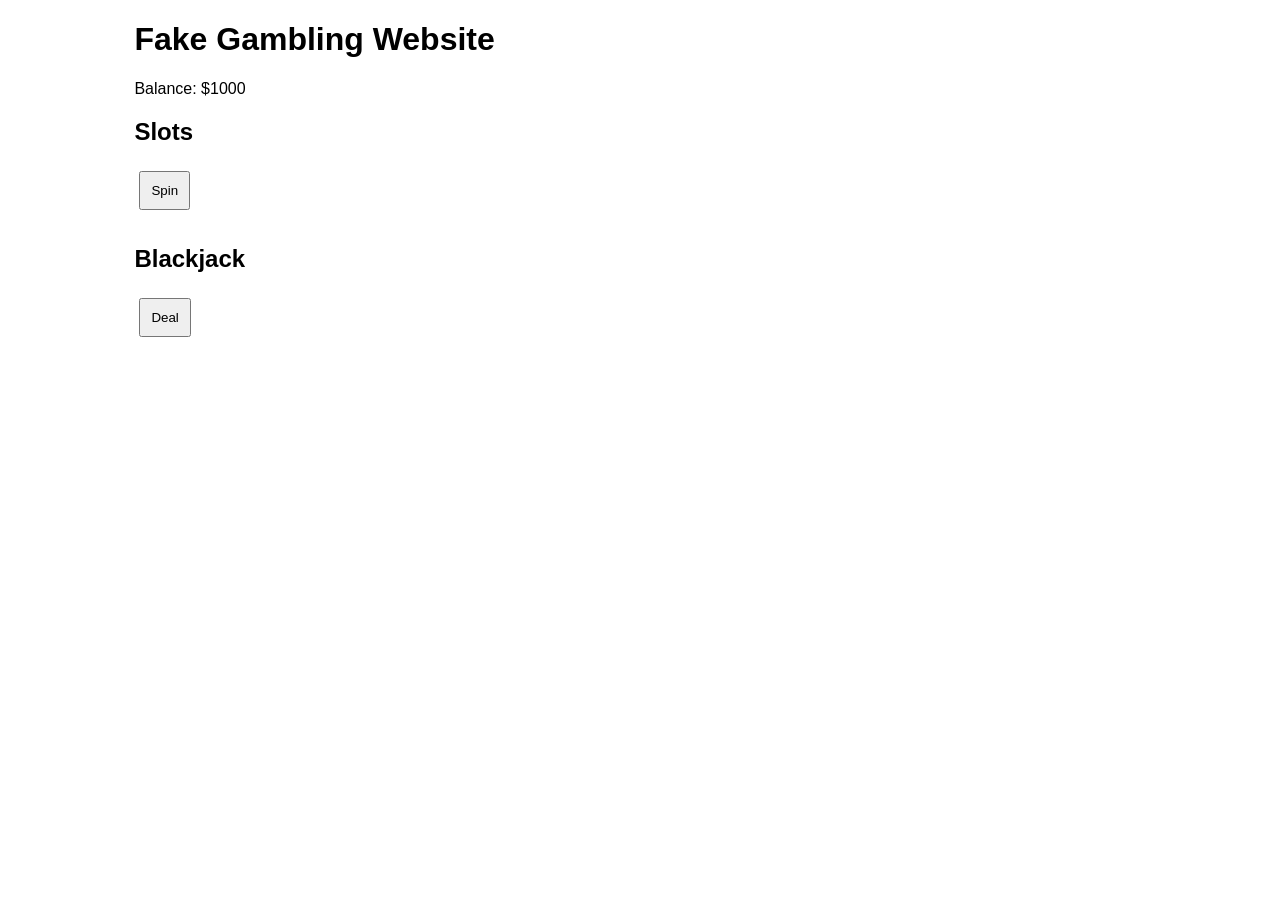
==== index.html @ 6d7d75b8 "Update index.html" ====
<!DOCTYPE html>
<html lang="en">
<head>
    <meta charset="UTF-8">
    <meta name="viewport" content="width=device-width, initial-scale=1.0">
    <title>Fake Gambling Website</title>
    <style>
        body { font-family: Arial, sans-serif; }
        .container { width: 80%; margin: auto; }
        .game { margin-bottom: 30px; }
        button { margin: 5px; padding: 10px; }
    </style>
</head>
<body>
    <div class="container">
        <h1>Fake Gambling Website</h1>
        <p id="balance">Balance: $1000</p>
        
        <div class="game" id="slots">
            <h2>Slots</h2>
            <button onclick="playSlots()">Spin</button>
            <p id="slots-result"></p>
        </div>
        
        <div class="game" id="blackjack">
            <h2>Blackjack</h2>
            <button onclick="playBlackjack()">Deal</button>
            <p id="blackjack-result"></p>
        </div>
    </div>

    <script>
        let balance = 1000;

        function updateBalance(amount) {
            balance += amount;
            document.getElementById('balance').textContent = 'Balance: $' + balance;
        }

        function playSlots() {
            const cost = 100;
            if (balance < cost) {
                document.getElementById('slots-result').textContent = 'Not enough money!';
                return;
            }
            updateBalance(-cost);
            const win = Math.random() < 0.5; // 50% chance to win
            if (win) {
                const prize = 300;
                updateBalance(prize);
                document.getElementById('slots-result').textContent = 'You won $' + prize + '!';
            } else {
                document.getElementById('slots-result').textContent = 'You lost!';
            }
        }

        function playBlackjack() {
            const cost = 200;
            if (balance < cost) {
                document.getElementById('blackjack-result').textContent = 'Not enough money!';
                return;
            }
            updateBalance(-cost);
            const win = Math.random() < 0.4; // 40% chance to win
            if (win) {
                const prize = 500;
                updateBalance(prize);
                document.getElementById('blackjack-result').textContent = 'You won $' + prize + '!';
            } else {
                document.getElementById('blackjack-result').textContent = 'You lost!';
            }
        }
    </script>
</body>
</html>
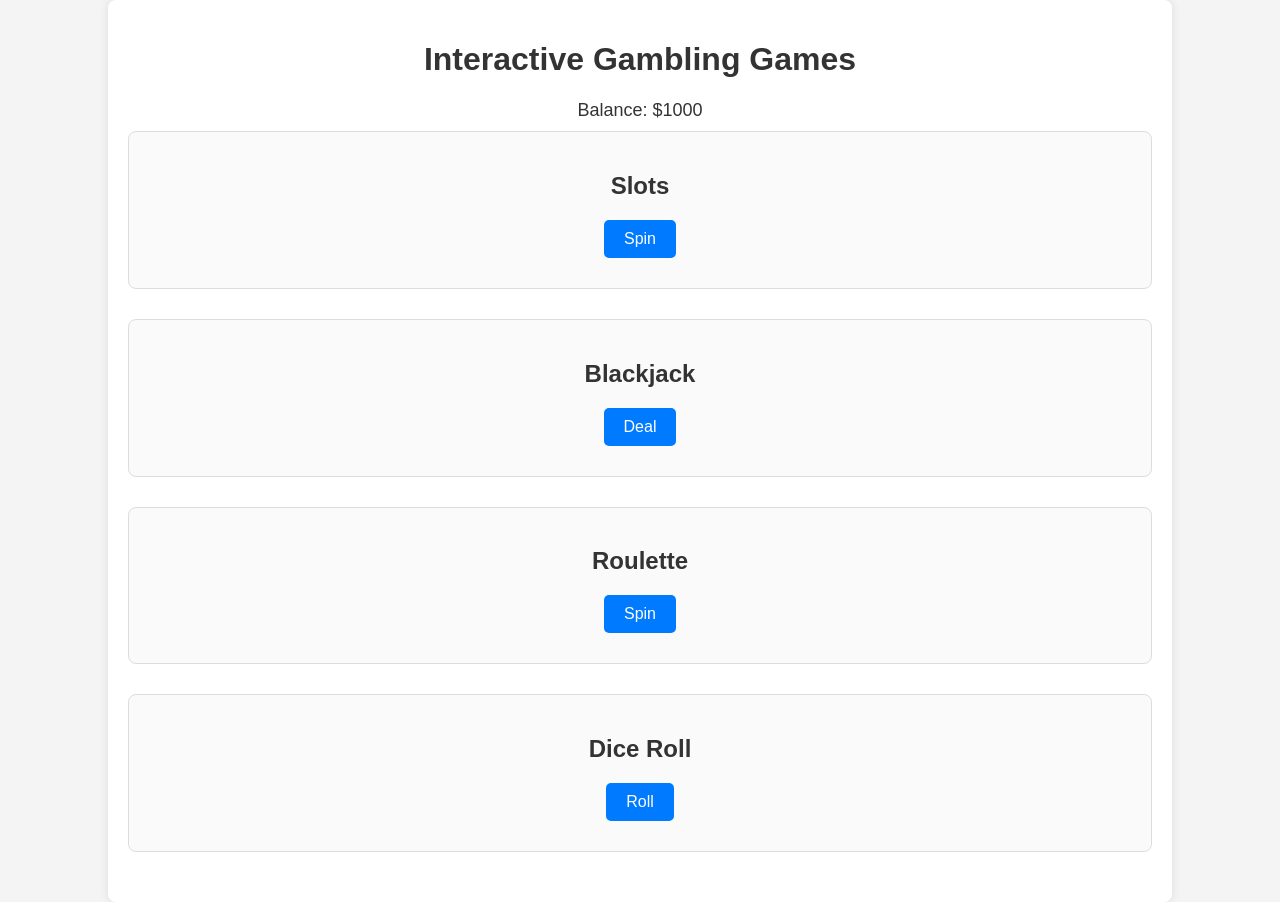
==== commit 1b04d9a9: "Update index.html" ====
--- a/index.html
+++ b/index.html
@@ -3,19 +3,58 @@
 <head>
     <meta charset="UTF-8">
     <meta name="viewport" content="width=device-width, initial-scale=1.0">
-    <title>Fake Gambling Website</title>
+    <title>Interactive Gambling Game</title>
     <style>
-        body { font-family: Arial, sans-serif; }
-        .container { width: 80%; margin: auto; }
-        .game { margin-bottom: 30px; }
-        button { margin: 5px; padding: 10px; }
+        body {
+            font-family: Arial, sans-serif;
+            background-color: #f4f4f4;
+            color: #333;
+            margin: 0;
+            padding: 0;
+            text-align: center;
+        }
+        .container {
+            width: 80%;
+            margin: auto;
+            padding: 20px;
+            background-color: #fff;
+            box-shadow: 0 0 10px rgba(0, 0, 0, 0.1);
+            border-radius: 8px;
+        }
+        .game {
+            margin-bottom: 30px;
+            padding: 20px;
+            border: 1px solid #ddd;
+            border-radius: 8px;
+            background-color: #fafafa;
+        }
+        h1 {
+            color: #333;
+        }
+        button {
+            padding: 10px 20px;
+            font-size: 16px;
+            border: none;
+            border-radius: 5px;
+            color: #fff;
+            background-color: #007bff;
+            cursor: pointer;
+            transition: background-color 0.3s;
+        }
+        button:hover {
+            background-color: #0056b3;
+        }
+        p {
+            font-size: 18px;
+            margin: 10px 0;
+        }
     </style>
 </head>
 <body>
     <div class="container">
-        <h1>Fake Gambling Website</h1>
+        <h1>Interactive Gambling Games</h1>
         <p id="balance">Balance: $1000</p>
-        
+
         <div class="game" id="slots">
             <h2>Slots</h2>
             <button onclick="playSlots()">Spin</button>
@@ -26,6 +65,18 @@
             <h2>Blackjack</h2>
             <button onclick="playBlackjack()">Deal</button>
             <p id="blackjack-result"></p>
+        </div>
+        
+        <div class="game" id="roulette">
+            <h2>Roulette</h2>
+            <button onclick="playRoulette()">Spin</button>
+            <p id="roulette-result"></p>
+        </div>
+
+        <div class="game" id="dice">
+            <h2>Dice Roll</h2>
+            <button onclick="rollDice()">Roll</button>
+            <p id="dice-result"></p>
         </div>
     </div>
 
@@ -44,7 +95,7 @@
                 return;
             }
             updateBalance(-cost);
-            const win = Math.random() < 0.5; // 50% chance to win
+            const win = Math.random() < 0.5; 
             if (win) {
                 const prize = 300;
                 updateBalance(prize);
@@ -61,7 +112,7 @@
                 return;
             }
             updateBalance(-cost);
-            const win = Math.random() < 0.4; // 40% chance to win
+            const win = Math.random() < 0.4; 
             if (win) {
                 const prize = 500;
                 updateBalance(prize);
@@ -70,6 +121,41 @@
                 document.getElementById('blackjack-result').textContent = 'You lost!';
             }
         }
+
+        function playRoulette() {
+            const cost = 150;
+            if (balance < cost) {
+                document.getElementById('roulette-result').textContent = 'Not enough money!';
+                return;
+            }
+            updateBalance(-cost);
+            const win = Math.random() < 0.3; 
+            if (win) {
+                const prize = 400;
+                updateBalance(prize);
+                document.getElementById('roulette-result').textContent = 'You won $' + prize + '!';
+            } else {
+                document.getElementById('roulette-result').textContent = 'You lost!';
+            }
+        }
+
+        function rollDice() {
+            const cost = 50;
+            if (balance < cost) {
+                document.getElementById('dice-result').textContent = 'Not enough money!';
+                return;
+            }
+            updateBalance(-cost);
+            const roll = Math.floor(Math.random() * 6) + 1;
+            const win = roll === 6; 
+            if (win) {
+                const prize = 200;
+                updateBalance(prize);
+                document.getElementById('dice-result').textContent = 'You rolled a 6 and won $' + prize + '!';
+            } else {
+                document.getElementById('dice-result').textContent = 'You rolled a ' + roll + '. You lost!';
+            }
+        }
     </script>
 </body>
 </html>
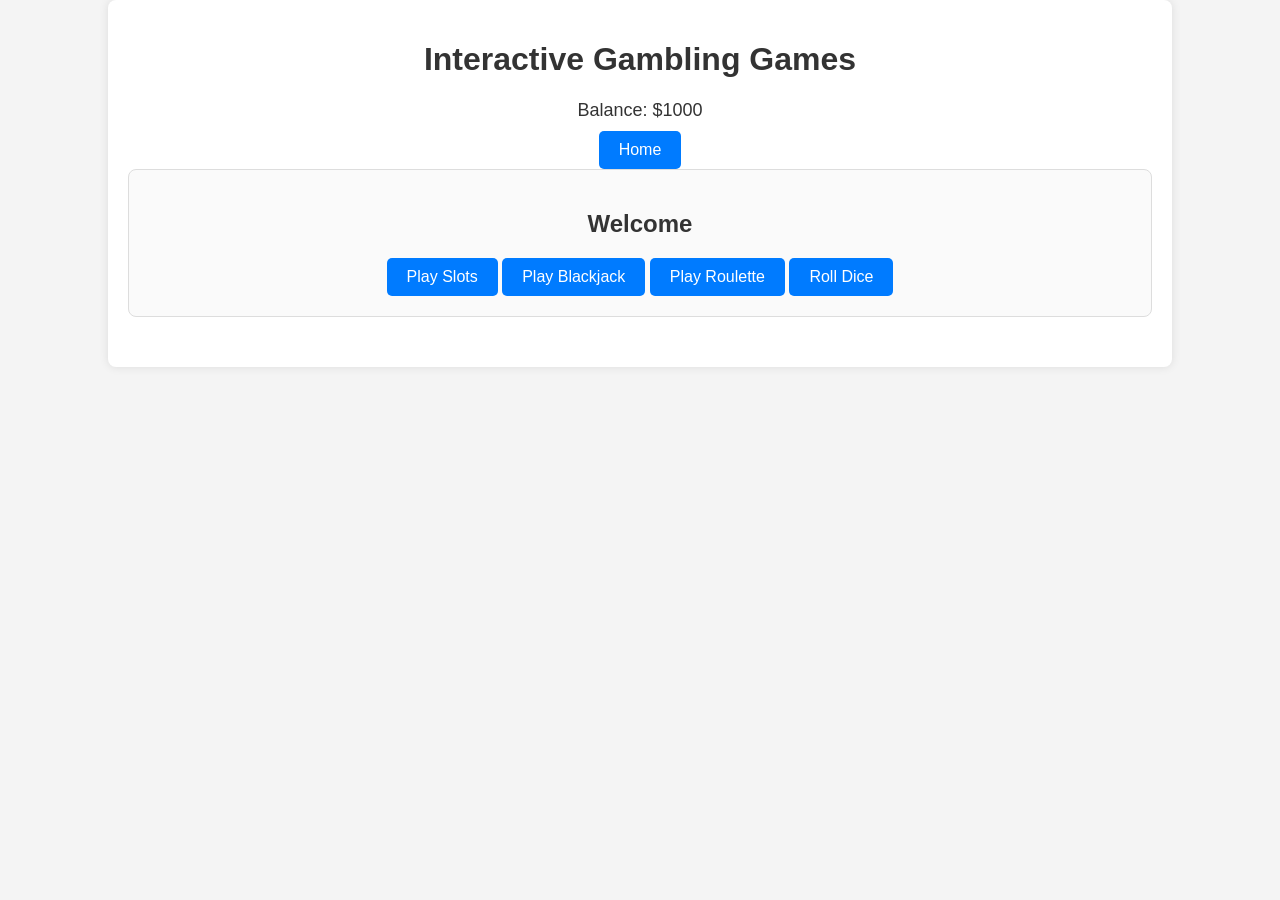
==== commit 4c04e1e2: "Update index.html" ====
--- a/index.html
+++ b/index.html
@@ -3,7 +3,7 @@
 <head>
     <meta charset="UTF-8">
     <meta name="viewport" content="width=device-width, initial-scale=1.0">
-    <title>Interactive Gambling Game</title>
+    <title>Interactive Gambling Games</title>
     <style>
         body {
             font-family: Arial, sans-serif;
@@ -27,6 +27,7 @@
             border: 1px solid #ddd;
             border-radius: 8px;
             background-color: #fafafa;
+            display: none;
         }
         h1 {
             color: #333;
@@ -48,54 +49,103 @@
             font-size: 18px;
             margin: 10px 0;
         }
+        input[type="number"] {
+            padding: 10px;
+            font-size: 16px;
+            border: 1px solid #ddd;
+            border-radius: 5px;
+            width: 80px;
+            margin-right: 10px;
+        }
+        .hidden {
+            display: none;
+        }
+        .visible {
+            display: block;
+        }
     </style>
 </head>
 <body>
     <div class="container">
         <h1>Interactive Gambling Games</h1>
         <p id="balance">Balance: $1000</p>
-
-        <div class="game" id="slots">
+        <button onclick="showHome()">Home</button>
+
+        <div id="home" class="game visible">
+            <h2>Welcome</h2>
+            <button onclick="showGame('slots')">Play Slots</button>
+            <button onclick="showGame('blackjack')">Play Blackjack</button>
+            <button onclick="showGame('roulette')">Play Roulette</button>
+            <button onclick="showGame('dice')">Roll Dice</button>
+        </div>
+
+        <div id="slots" class="game">
             <h2>Slots</h2>
+            <input type="number" id="slots-bet" placeholder="Bet Amount" min="1" max="1000">
             <button onclick="playSlots()">Spin</button>
             <p id="slots-result"></p>
+            <button onclick="showHome()">Back to Home</button>
         </div>
         
-        <div class="game" id="blackjack">
+        <div id="blackjack" class="game">
             <h2>Blackjack</h2>
-            <button onclick="playBlackjack()">Deal</button>
-            <p id="blackjack-result"></p>
+            <input type="number" id="blackjack-bet" placeholder="Bet Amount" min="1" max="1000">
+            <button onclick="startBlackjack()">Deal</button>
+            <div id="blackjack-game" class="hidden">
+                <p id="blackjack-cards"></p>
+                <p id="blackjack-total"></p>
+                <button onclick="hit()">Hit</button>
+                <button onclick="stand()">Stand</button>
+                <p id="blackjack-result"></p>
+            </div>
+            <button onclick="showHome()">Back to Home</button>
         </div>
         
-        <div class="game" id="roulette">
+        <div id="roulette" class="game">
             <h2>Roulette</h2>
+            <input type="number" id="roulette-bet" placeholder="Bet Amount" min="1" max="1000">
             <button onclick="playRoulette()">Spin</button>
             <p id="roulette-result"></p>
-        </div>
-
-        <div class="game" id="dice">
+            <button onclick="showHome()">Back to Home</button>
+        </div>
+
+        <div id="dice" class="game">
             <h2>Dice Roll</h2>
+            <input type="number" id="dice-bet" placeholder="Bet Amount" min="1" max="1000">
             <button onclick="rollDice()">Roll</button>
             <p id="dice-result"></p>
+            <button onclick="showHome()">Back to Home</button>
         </div>
     </div>
 
     <script>
         let balance = 1000;
+        let blackjackDeck, playerHand, dealerHand;
 
         function updateBalance(amount) {
             balance += amount;
             document.getElementById('balance').textContent = 'Balance: $' + balance;
         }
 
+        function showHome() {
+            document.querySelectorAll('.game').forEach(game => game.classList.add('hidden'));
+            document.getElementById('home').classList.remove('hidden');
+        }
+
+        function showGame(gameId) {
+            document.querySelectorAll('.game').forEach(game => game.classList.add('hidden'));
+            document.getElementById(gameId).classList.remove('hidden');
+            document.getElementById('home').classList.add('hidden');
+        }
+
         function playSlots() {
-            const cost = 100;
+            const cost = parseInt(document.getElementById('slots-bet').value, 10) || 0;
             if (balance < cost) {
                 document.getElementById('slots-result').textContent = 'Not enough money!';
                 return;
             }
             updateBalance(-cost);
-            const win = Math.random() < 0.5; 
+            const win = Math.random() < 0.5;
             if (win) {
                 const prize = 300;
                 updateBalance(prize);
@@ -105,31 +155,121 @@
             }
         }
 
-        function playBlackjack() {
-            const cost = 200;
+        function startBlackjack() {
+            const cost = parseInt(document.getElementById('blackjack-bet').value, 10) || 0;
             if (balance < cost) {
                 document.getElementById('blackjack-result').textContent = 'Not enough money!';
                 return;
             }
             updateBalance(-cost);
-            const win = Math.random() < 0.4; 
-            if (win) {
-                const prize = 500;
-                updateBalance(prize);
-                document.getElementById('blackjack-result').textContent = 'You won $' + prize + '!';
+            blackjackDeck = createDeck();
+            shuffleDeck(blackjackDeck);
+            playerHand = [dealCard(), dealCard()];
+            dealerHand = [dealCard(), dealCard()];
+            showBlackjackGame();
+            updateBlackjackStatus();
+        }
+
+        function createDeck() {
+            const suits = ['hearts', 'diamonds', 'clubs', 'spades'];
+            const values = ['2', '3', '4', '5', '6', '7', '8', '9', '10', 'J', 'Q', 'K', 'A'];
+            const deck = [];
+            for (const suit of suits) {
+                for (const value of values) {
+                    deck.push({ value, suit });
+                }
+            }
+            return deck;
+        }
+
+        function shuffleDeck(deck) {
+            for (let i = deck.length - 1; i > 0; i--) {
+                const j = Math.floor(Math.random() * (i + 1));
+                [deck[i], deck[j]] = [deck[j], deck[i]];
+            }
+        }
+
+        function dealCard() {
+            return blackjackDeck.pop();
+        }
+
+        function handTotal(hand) {
+            let total = 0;
+            let aces = 0;
+            for (const card of hand) {
+                if (['J', 'Q', 'K'].includes(card.value)) {
+                    total += 10;
+                } else if (card.value === 'A') {
+                    aces += 1;
+                    total += 11;
+                } else {
+                    total += parseInt(card.value, 10);
+                }
+            }
+            while (total > 21 && aces > 0) {
+                total -= 10;
+                aces -= 1;
+            }
+            return total;
+        }
+
+        function showBlackjackGame() {
+            document.getElementById('blackjack-game').classList.remove('hidden');
+            document.getElementById('blackjack-result').textContent = '';
+        }
+
+        function updateBlackjackStatus() {
+            document.getElementById('blackjack-cards').textContent = 'Your hand: ' + formatHand(playerHand) + ' (Total: ' + handTotal(playerHand) + ')';
+            document.getElementById('blackjack-total').textContent = 'Dealer’s hand: ' + formatHand(dealerHand, true) + ' (Total: ' + handTotal(dealerHand) + ')';
+        }
+
+        function formatHand(hand, hideFirstCard = false) {
+            return hand.map((card, index) => {
+                if (hideFirstCard && index === 0) {
+                    return '[Hidden]';
+                } else {
+                    return `${card.value} of ${card.suit}`;
+                }
+            }).join(', ');
+        }
+
+                function hit() {
+            playerHand.push(dealCard());
+            updateBlackjackStatus();
+            if (handTotal(playerHand) > 21) {
+                document.getElementById('blackjack-result').textContent = 'Busted! You lost.';
+                setTimeout(startBlackjack, 2000); // Restart game after a short delay
+            }
+        }
+
+        function stand() {
+            while (handTotal(dealerHand) < 17) {
+                dealerHand.push(dealCard());
+            }
+            const playerTotal = handTotal(playerHand);
+            const dealerTotal = handTotal(dealerHand);
+            let result;
+            if (dealerTotal > 21 || playerTotal > dealerTotal) {
+                result = 'You win!';
+                updateBalance(parseInt(document.getElementById('blackjack-bet').value, 10) * 2);
+            } else if (playerTotal < dealerTotal) {
+                result = 'Dealer wins!';
             } else {
-                document.getElementById('blackjack-result').textContent = 'You lost!';
-            }
+                result = 'Push!';
+                updateBalance(parseInt(document.getElementById('blackjack-bet').value, 10));
+            }
+            document.getElementById('blackjack-result').textContent = result;
+            setTimeout(startBlackjack, 2000); // Restart game after a short delay
         }
 
         function playRoulette() {
-            const cost = 150;
+            const cost = parseInt(document.getElementById('roulette-bet').value, 10) || 0;
             if (balance < cost) {
                 document.getElementById('roulette-result').textContent = 'Not enough money!';
                 return;
             }
             updateBalance(-cost);
-            const win = Math.random() < 0.3; 
+            const win = Math.random() < 0.3;
             if (win) {
                 const prize = 400;
                 updateBalance(prize);
@@ -140,14 +280,14 @@
         }
 
         function rollDice() {
-            const cost = 50;
+            const cost = parseInt(document.getElementById('dice-bet').value, 10) || 0;
             if (balance < cost) {
                 document.getElementById('dice-result').textContent = 'Not enough money!';
                 return;
             }
             updateBalance(-cost);
             const roll = Math.floor(Math.random() * 6) + 1;
-            const win = roll === 6; 
+            const win = roll === 6;
             if (win) {
                 const prize = 200;
                 updateBalance(prize);
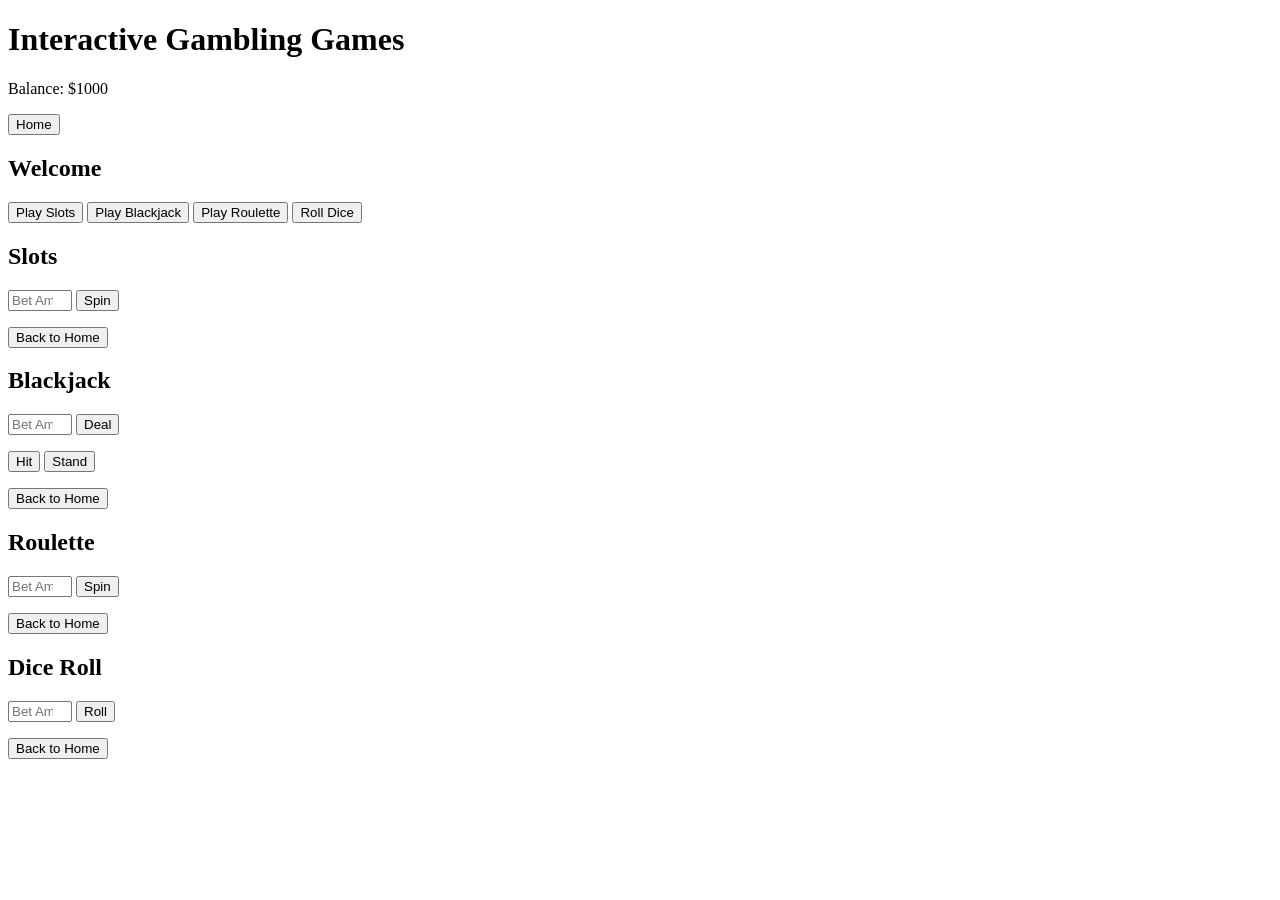
==== commit 76f0a8a1: "Update index.html" ====
--- a/index.html
+++ b/index.html
@@ -4,66 +4,7 @@
     <meta charset="UTF-8">
     <meta name="viewport" content="width=device-width, initial-scale=1.0">
     <title>Interactive Gambling Games</title>
-    <style>
-        body {
-            font-family: Arial, sans-serif;
-            background-color: #f4f4f4;
-            color: #333;
-            margin: 0;
-            padding: 0;
-            text-align: center;
-        }
-        .container {
-            width: 80%;
-            margin: auto;
-            padding: 20px;
-            background-color: #fff;
-            box-shadow: 0 0 10px rgba(0, 0, 0, 0.1);
-            border-radius: 8px;
-        }
-        .game {
-            margin-bottom: 30px;
-            padding: 20px;
-            border: 1px solid #ddd;
-            border-radius: 8px;
-            background-color: #fafafa;
-            display: none;
-        }
-        h1 {
-            color: #333;
-        }
-        button {
-            padding: 10px 20px;
-            font-size: 16px;
-            border: none;
-            border-radius: 5px;
-            color: #fff;
-            background-color: #007bff;
-            cursor: pointer;
-            transition: background-color 0.3s;
-        }
-        button:hover {
-            background-color: #0056b3;
-        }
-        p {
-            font-size: 18px;
-            margin: 10px 0;
-        }
-        input[type="number"] {
-            padding: 10px;
-            font-size: 16px;
-            border: 1px solid #ddd;
-            border-radius: 5px;
-            width: 80px;
-            margin-right: 10px;
-        }
-        .hidden {
-            display: none;
-        }
-        .visible {
-            display: block;
-        }
-    </style>
+    <link rel="stylesheet" href="styles.css">
 </head>
 <body>
     <div class="container">
@@ -117,185 +58,6 @@
             <button onclick="showHome()">Back to Home</button>
         </div>
     </div>
-
-    <script>
-        let balance = 1000;
-        let blackjackDeck, playerHand, dealerHand;
-
-        function updateBalance(amount) {
-            balance += amount;
-            document.getElementById('balance').textContent = 'Balance: $' + balance;
-        }
-
-        function showHome() {
-            document.querySelectorAll('.game').forEach(game => game.classList.add('hidden'));
-            document.getElementById('home').classList.remove('hidden');
-        }
-
-        function showGame(gameId) {
-            document.querySelectorAll('.game').forEach(game => game.classList.add('hidden'));
-            document.getElementById(gameId).classList.remove('hidden');
-            document.getElementById('home').classList.add('hidden');
-        }
-
-        function playSlots() {
-            const cost = parseInt(document.getElementById('slots-bet').value, 10) || 0;
-            if (balance < cost) {
-                document.getElementById('slots-result').textContent = 'Not enough money!';
-                return;
-            }
-            updateBalance(-cost);
-            const win = Math.random() < 0.5;
-            if (win) {
-                const prize = 300;
-                updateBalance(prize);
-                document.getElementById('slots-result').textContent = 'You won $' + prize + '!';
-            } else {
-                document.getElementById('slots-result').textContent = 'You lost!';
-            }
-        }
-
-        function startBlackjack() {
-            const cost = parseInt(document.getElementById('blackjack-bet').value, 10) || 0;
-            if (balance < cost) {
-                document.getElementById('blackjack-result').textContent = 'Not enough money!';
-                return;
-            }
-            updateBalance(-cost);
-            blackjackDeck = createDeck();
-            shuffleDeck(blackjackDeck);
-            playerHand = [dealCard(), dealCard()];
-            dealerHand = [dealCard(), dealCard()];
-            showBlackjackGame();
-            updateBlackjackStatus();
-        }
-
-        function createDeck() {
-            const suits = ['hearts', 'diamonds', 'clubs', 'spades'];
-            const values = ['2', '3', '4', '5', '6', '7', '8', '9', '10', 'J', 'Q', 'K', 'A'];
-            const deck = [];
-            for (const suit of suits) {
-                for (const value of values) {
-                    deck.push({ value, suit });
-                }
-            }
-            return deck;
-        }
-
-        function shuffleDeck(deck) {
-            for (let i = deck.length - 1; i > 0; i--) {
-                const j = Math.floor(Math.random() * (i + 1));
-                [deck[i], deck[j]] = [deck[j], deck[i]];
-            }
-        }
-
-        function dealCard() {
-            return blackjackDeck.pop();
-        }
-
-        function handTotal(hand) {
-            let total = 0;
-            let aces = 0;
-            for (const card of hand) {
-                if (['J', 'Q', 'K'].includes(card.value)) {
-                    total += 10;
-                } else if (card.value === 'A') {
-                    aces += 1;
-                    total += 11;
-                } else {
-                    total += parseInt(card.value, 10);
-                }
-            }
-            while (total > 21 && aces > 0) {
-                total -= 10;
-                aces -= 1;
-            }
-            return total;
-        }
-
-        function showBlackjackGame() {
-            document.getElementById('blackjack-game').classList.remove('hidden');
-            document.getElementById('blackjack-result').textContent = '';
-        }
-
-        function updateBlackjackStatus() {
-            document.getElementById('blackjack-cards').textContent = 'Your hand: ' + formatHand(playerHand) + ' (Total: ' + handTotal(playerHand) + ')';
-            document.getElementById('blackjack-total').textContent = 'Dealer’s hand: ' + formatHand(dealerHand, true) + ' (Total: ' + handTotal(dealerHand) + ')';
-        }
-
-        function formatHand(hand, hideFirstCard = false) {
-            return hand.map((card, index) => {
-                if (hideFirstCard && index === 0) {
-                    return '[Hidden]';
-                } else {
-                    return `${card.value} of ${card.suit}`;
-                }
-            }).join(', ');
-        }
-
-                function hit() {
-            playerHand.push(dealCard());
-            updateBlackjackStatus();
-            if (handTotal(playerHand) > 21) {
-                document.getElementById('blackjack-result').textContent = 'Busted! You lost.';
-                setTimeout(startBlackjack, 2000); // Restart game after a short delay
-            }
-        }
-
-        function stand() {
-            while (handTotal(dealerHand) < 17) {
-                dealerHand.push(dealCard());
-            }
-            const playerTotal = handTotal(playerHand);
-            const dealerTotal = handTotal(dealerHand);
-            let result;
-            if (dealerTotal > 21 || playerTotal > dealerTotal) {
-                result = 'You win!';
-                updateBalance(parseInt(document.getElementById('blackjack-bet').value, 10) * 2);
-            } else if (playerTotal < dealerTotal) {
-                result = 'Dealer wins!';
-            } else {
-                result = 'Push!';
-                updateBalance(parseInt(document.getElementById('blackjack-bet').value, 10));
-            }
-            document.getElementById('blackjack-result').textContent = result;
-            setTimeout(startBlackjack, 2000); // Restart game after a short delay
-        }
-
-        function playRoulette() {
-            const cost = parseInt(document.getElementById('roulette-bet').value, 10) || 0;
-            if (balance < cost) {
-                document.getElementById('roulette-result').textContent = 'Not enough money!';
-                return;
-            }
-            updateBalance(-cost);
-            const win = Math.random() < 0.3;
-            if (win) {
-                const prize = 400;
-                updateBalance(prize);
-                document.getElementById('roulette-result').textContent = 'You won $' + prize + '!';
-            } else {
-                document.getElementById('roulette-result').textContent = 'You lost!';
-            }
-        }
-
-        function rollDice() {
-            const cost = parseInt(document.getElementById('dice-bet').value, 10) || 0;
-            if (balance < cost) {
-                document.getElementById('dice-result').textContent = 'Not enough money!';
-                return;
-            }
-            updateBalance(-cost);
-            const roll = Math.floor(Math.random() * 6) + 1;
-            const win = roll === 6;
-            if (win) {
-                const prize = 200;
-                updateBalance(prize);
-                document.getElementById('dice-result').textContent = 'You rolled a 6 and won $' + prize + '!';
-            } else {
-                document.getElementById('dice-result').textContent = 'You rolled a ' + roll + '. You lost!';
-            }
-        }
-    </script>
+    <script src="script.js"></script>
 </body>
 </html>
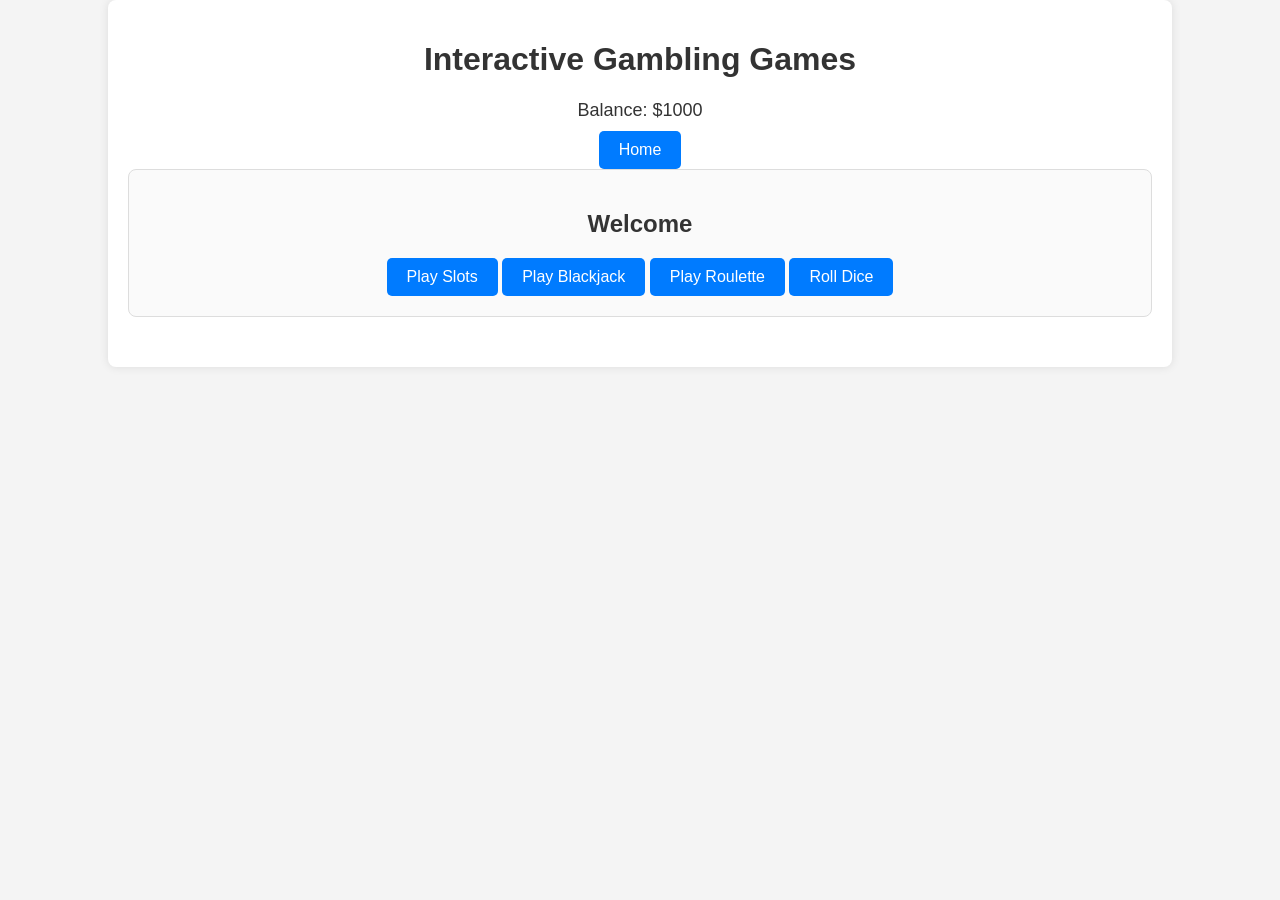
==== commit 6a66b918: "Update index.html" ====
--- a/index.html
+++ b/index.html
@@ -12,6 +12,7 @@
         <p id="balance">Balance: $1000</p>
         <button onclick="showHome()">Home</button>
 
+        <!-- Home Screen -->
         <div id="home" class="game visible">
             <h2>Welcome</h2>
             <button onclick="showGame('slots')">Play Slots</button>
@@ -20,6 +21,7 @@
             <button onclick="showGame('dice')">Roll Dice</button>
         </div>
 
+        <!-- Slots Game -->
         <div id="slots" class="game">
             <h2>Slots</h2>
             <input type="number" id="slots-bet" placeholder="Bet Amount" min="1" max="1000">
@@ -28,6 +30,7 @@
             <button onclick="showHome()">Back to Home</button>
         </div>
         
+        <!-- Blackjack Game -->
         <div id="blackjack" class="game">
             <h2>Blackjack</h2>
             <input type="number" id="blackjack-bet" placeholder="Bet Amount" min="1" max="1000">
@@ -42,6 +45,7 @@
             <button onclick="showHome()">Back to Home</button>
         </div>
         
+        <!-- Roulette Game -->
         <div id="roulette" class="game">
             <h2>Roulette</h2>
             <input type="number" id="roulette-bet" placeholder="Bet Amount" min="1" max="1000">
@@ -50,6 +54,7 @@
             <button onclick="showHome()">Back to Home</button>
         </div>
 
+        <!-- Dice Game -->
         <div id="dice" class="game">
             <h2>Dice Roll</h2>
             <input type="number" id="dice-bet" placeholder="Bet Amount" min="1" max="1000">
--- a/styles.css
+++ b/styles.css
@@ -0,0 +1,58 @@
+body {
+    font-family: Arial, sans-serif;
+    background-color: #f4f4f4;
+    color: #333;
+    margin: 0;
+    padding: 0;
+    text-align: center;
+}
+.container {
+    width: 80%;
+    margin: auto;
+    padding: 20px;
+    background-color: #fff;
+    box-shadow: 0 0 10px rgba(0, 0, 0, 0.1);
+    border-radius: 8px;
+}
+.game {
+    margin-bottom: 30px;
+    padding: 20px;
+    border: 1px solid #ddd;
+    border-radius: 8px;
+    background-color: #fafafa;
+    display: none;
+}
+h1 {
+    color: #333;
+}
+button {
+    padding: 10px 20px;
+    font-size: 16px;
+    border: none;
+    border-radius: 5px;
+    color: #fff;
+    background-color: #007bff;
+    cursor: pointer;
+    transition: background-color 0.3s;
+}
+button:hover {
+    background-color: #0056b3;
+}
+p {
+    font-size: 18px;
+    margin: 10px 0;
+}
+input[type="number"] {
+    padding: 10px;
+    font-size: 16px;
+    border: 1px solid #ddd;
+    border-radius: 5px;
+    width: 80px;
+    margin-right: 10px;
+}
+.hidden {
+    display: none;
+}
+.visible {
+    display: block;
+}
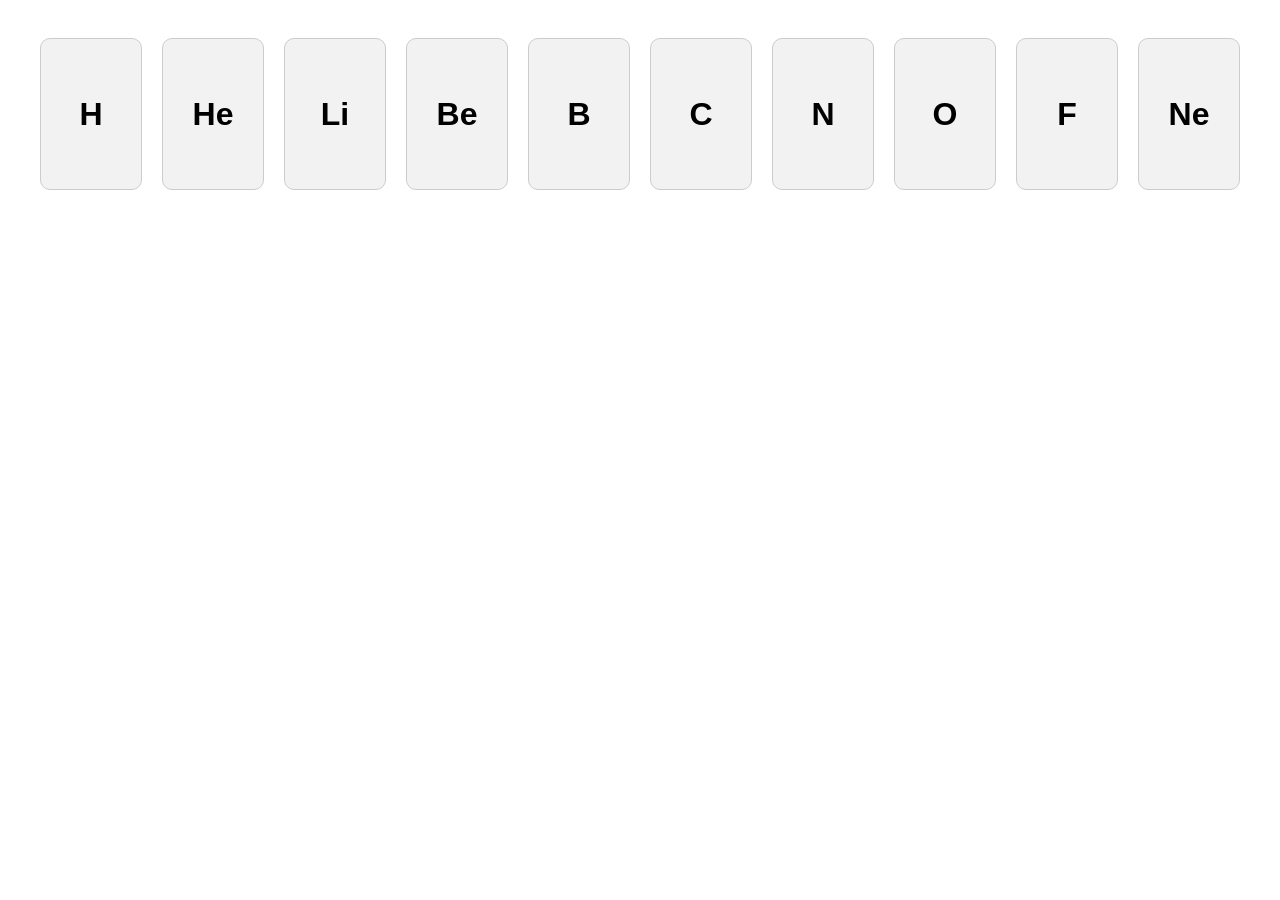
==== commit c2e0c413: "Update index.html" ====
--- a/index.html
+++ b/index.html
@@ -3,66 +3,100 @@
 <head>
     <meta charset="UTF-8">
     <meta name="viewport" content="width=device-width, initial-scale=1.0">
-    <title>Interactive Gambling Games</title>
-    <link rel="stylesheet" href="styles.css">
+    <title>Periodic Table Flashcards</title>
+    <style>
+        body {
+            font-family: Arial, sans-serif;
+            display: flex;
+            flex-wrap: wrap;
+            justify-content: center;
+            padding: 20px;
+        }
+        .flashcard {
+            background-color: #f2f2f2;
+            border: 1px solid #ccc;
+            border-radius: 10px;
+            width: 100px;
+            height: 150px;
+            margin: 10px;
+            display: flex;
+            justify-content: center;
+            align-items: center;
+            text-align: center;
+            cursor: pointer;
+            transition: transform 0.2s;
+        }
+        .flashcard:hover {
+            transform: scale(1.1);
+        }
+        .flashcard .symbol {
+            font-size: 2em;
+            font-weight: bold;
+        }
+        .flashcard .name {
+            display: none;
+            font-size: 1.2em;
+        }
+    </style>
 </head>
 <body>
-    <div class="container">
-        <h1>Interactive Gambling Games</h1>
-        <p id="balance">Balance: $1000</p>
-        <button onclick="showHome()">Home</button>
 
-        <!-- Home Screen -->
-        <div id="home" class="game visible">
-            <h2>Welcome</h2>
-            <button onclick="showGame('slots')">Play Slots</button>
-            <button onclick="showGame('blackjack')">Play Blackjack</button>
-            <button onclick="showGame('roulette')">Play Roulette</button>
-            <button onclick="showGame('dice')">Roll Dice</button>
-        </div>
+<div class="flashcard" onclick="toggleFlashcard(this)">
+    <div class="symbol">H</div>
+    <div class="name">Hydrogen</div>
+</div>
+<div class="flashcard" onclick="toggleFlashcard(this)">
+    <div class="symbol">He</div>
+    <div class="name">Helium</div>
+</div>
+<div class="flashcard" onclick="toggleFlashcard(this)">
+    <div class="symbol">Li</div>
+    <div class="name">Lithium</div>
+</div>
+<div class="flashcard" onclick="toggleFlashcard(this)">
+    <div class="symbol">Be</div>
+    <div class="name">Beryllium</div>
+</div>
+<div class="flashcard" onclick="toggleFlashcard(this)">
+    <div class="symbol">B</div>
+    <div class="name">Boron</div>
+</div>
+<div class="flashcard" onclick="toggleFlashcard(this)">
+    <div class="symbol">C</div>
+    <div class="name">Carbon</div>
+</div>
+<div class="flashcard" onclick="toggleFlashcard(this)">
+    <div class="symbol">N</div>
+    <div class="name">Nitrogen</div>
+</div>
+<div class="flashcard" onclick="toggleFlashcard(this)">
+    <div class="symbol">O</div>
+    <div class="name">Oxygen</div>
+</div>
+<div class="flashcard" onclick="toggleFlashcard(this)">
+    <div class="symbol">F</div>
+    <div class="name">Fluorine</div>
+</div>
+<div class="flashcard" onclick="toggleFlashcard(this)">
+    <div class="symbol">Ne</div>
+    <div class="name">Neon</div>
+</div>
 
-        <!-- Slots Game -->
-        <div id="slots" class="game">
-            <h2>Slots</h2>
-            <input type="number" id="slots-bet" placeholder="Bet Amount" min="1" max="1000">
-            <button onclick="playSlots()">Spin</button>
-            <p id="slots-result"></p>
-            <button onclick="showHome()">Back to Home</button>
-        </div>
-        
-        <!-- Blackjack Game -->
-        <div id="blackjack" class="game">
-            <h2>Blackjack</h2>
-            <input type="number" id="blackjack-bet" placeholder="Bet Amount" min="1" max="1000">
-            <button onclick="startBlackjack()">Deal</button>
-            <div id="blackjack-game" class="hidden">
-                <p id="blackjack-cards"></p>
-                <p id="blackjack-total"></p>
-                <button onclick="hit()">Hit</button>
-                <button onclick="stand()">Stand</button>
-                <p id="blackjack-result"></p>
-            </div>
-            <button onclick="showHome()">Back to Home</button>
-        </div>
-        
-        <!-- Roulette Game -->
-        <div id="roulette" class="game">
-            <h2>Roulette</h2>
-            <input type="number" id="roulette-bet" placeholder="Bet Amount" min="1" max="1000">
-            <button onclick="playRoulette()">Spin</button>
-            <p id="roulette-result"></p>
-            <button onclick="showHome()">Back to Home</button>
-        </div>
+<!-- Continue adding other elements -->
 
-        <!-- Dice Game -->
-        <div id="dice" class="game">
-            <h2>Dice Roll</h2>
-            <input type="number" id="dice-bet" placeholder="Bet Amount" min="1" max="1000">
-            <button onclick="rollDice()">Roll</button>
-            <p id="dice-result"></p>
-            <button onclick="showHome()">Back to Home</button>
-        </div>
-    </div>
-    <script src="script.js"></script>
+<script>
+    function toggleFlashcard(card) {
+        const symbol = card.querySelector('.symbol');
+        const name = card.querySelector('.name');
+        if (name.style.display === 'none') {
+            name.style.display = 'block';
+            symbol.style.display = 'none';
+        } else {
+            name.style.display = 'none';
+            symbol.style.display = 'block';
+        }
+    }
+</script>
+
 </body>
 </html>
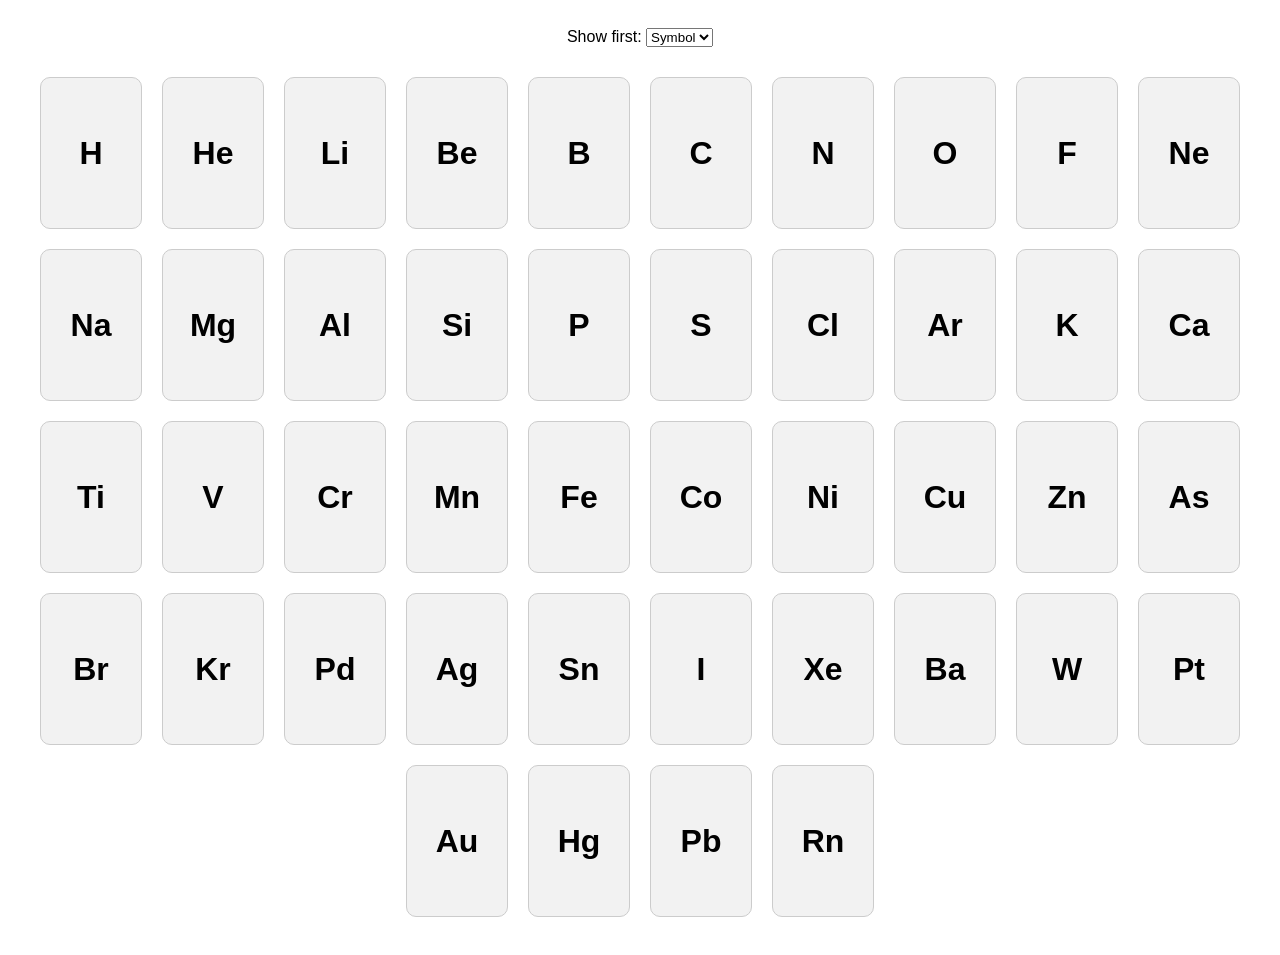
==== commit 4b4938dc: "Update index.html" ====
--- a/index.html
+++ b/index.html
@@ -29,18 +29,31 @@
         .flashcard:hover {
             transform: scale(1.1);
         }
-        .flashcard .symbol {
+        .flashcard .symbol,
+        .flashcard .name {
             font-size: 2em;
             font-weight: bold;
         }
         .flashcard .name {
             display: none;
-            font-size: 1.2em;
+        }
+        #toggleView {
+            margin-bottom: 20px;
+            text-align: center;
+            width: 100%;
         }
     </style>
 </head>
 <body>
 
+<div id="toggleView">
+    <label for="viewSelect">Show first:</label>
+    <select id="viewSelect" onchange="toggleView()">
+        <option value="symbol">Symbol</option>
+        <option value="name">Name</option>
+    </select>
+</div>
+
 <div class="flashcard" onclick="toggleFlashcard(this)">
     <div class="symbol">H</div>
     <div class="name">Hydrogen</div>
@@ -81,8 +94,142 @@
     <div class="symbol">Ne</div>
     <div class="name">Neon</div>
 </div>
-
-<!-- Continue adding other elements -->
+<div class="flashcard" onclick="toggleFlashcard(this)">
+    <div class="symbol">Na</div>
+    <div class="name">Sodium</div>
+</div>
+<div class="flashcard" onclick="toggleFlashcard(this)">
+    <div class="symbol">Mg</div>
+    <div class="name">Magnesium</div>
+</div>
+<div class="flashcard" onclick="toggleFlashcard(this)">
+    <div class="symbol">Al</div>
+    <div class="name">Aluminum</div>
+</div>
+<div class="flashcard" onclick="toggleFlashcard(this)">
+    <div class="symbol">Si</div>
+    <div class="name">Silicon</div>
+</div>
+<div class="flashcard" onclick="toggleFlashcard(this)">
+    <div class="symbol">P</div>
+    <div class="name">Phosphorus</div>
+</div>
+<div class="flashcard" onclick="toggleFlashcard(this)">
+    <div class="symbol">S</div>
+    <div class="name">Sulfur</div>
+</div>
+<div class="flashcard" onclick="toggleFlashcard(this)">
+    <div class="symbol">Cl</div>
+    <div class="name">Chlorine</div>
+</div>
+<div class="flashcard" onclick="toggleFlashcard(this)">
+    <div class="symbol">Ar</div>
+    <div class="name">Argon</div>
+</div>
+<div class="flashcard" onclick="toggleFlashcard(this)">
+    <div class="symbol">K</div>
+    <div class="name">Potassium</div>
+</div>
+<div class="flashcard" onclick="toggleFlashcard(this)">
+    <div class="symbol">Ca</div>
+    <div class="name">Calcium</div>
+</div>
+<div class="flashcard" onclick="toggleFlashcard(this)">
+    <div class="symbol">Ti</div>
+    <div class="name">Titanium</div>
+</div>
+<div class="flashcard" onclick="toggleFlashcard(this)">
+    <div class="symbol">V</div>
+    <div class="name">Vanadium</div>
+</div>
+<div class="flashcard" onclick="toggleFlashcard(this)">
+    <div class="symbol">Cr</div>
+    <div class="name">Chromium</div>
+</div>
+<div class="flashcard" onclick="toggleFlashcard(this)">
+    <div class="symbol">Mn</div>
+    <div class="name">Manganese</div>
+</div>
+<div class="flashcard" onclick="toggleFlashcard(this)">
+    <div class="symbol">Fe</div>
+    <div class="name">Iron</div>
+</div>
+<div class="flashcard" onclick="toggleFlashcard(this)">
+    <div class="symbol">Co</div>
+    <div class="name">Cobalt</div>
+</div>
+<div class="flashcard" onclick="toggleFlashcard(this)">
+    <div class="symbol">Ni</div>
+    <div class="name">Nickel</div>
+</div>
+<div class="flashcard" onclick="toggleFlashcard(this)">
+    <div class="symbol">Cu</div>
+    <div class="name">Copper</div>
+</div>
+<div class="flashcard" onclick="toggleFlashcard(this)">
+    <div class="symbol">Zn</div>
+    <div class="name">Zinc</div>
+</div>
+<div class="flashcard" onclick="toggleFlashcard(this)">
+    <div class="symbol">As</div>
+    <div class="name">Arsenic</div>
+</div>
+<div class="flashcard" onclick="toggleFlashcard(this)">
+    <div class="symbol">Br</div>
+    <div class="name">Bromine</div>
+</div>
+<div class="flashcard" onclick="toggleFlashcard(this)">
+    <div class="symbol">Kr</div>
+    <div class="name">Krypton</div>
+</div>
+<div class="flashcard" onclick="toggleFlashcard(this)">
+    <div class="symbol">Pd</div>
+    <div class="name">Palladium</div>
+</div>
+<div class="flashcard" onclick="toggleFlashcard(this)">
+    <div class="symbol">Ag</div>
+    <div class="name">Silver</div>
+</div>
+<div class="flashcard" onclick="toggleFlashcard(this)">
+    <div class="symbol">Sn</div>
+    <div class="name">Tin</div>
+</div>
+<div class="flashcard" onclick="toggleFlashcard(this)">
+    <div class="symbol">I</div>
+    <div class="name">Iodine</div>
+</div>
+<div class="flashcard" onclick="toggleFlashcard(this)">
+    <div class="symbol">Xe</div>
+    <div class="name">Xenon</div>
+</div>
+<div class="flashcard" onclick="toggleFlashcard(this)">
+    <div class="symbol">Ba</div>
+    <div class="name">Barium</div>
+</div>
+<div class="flashcard" onclick="toggleFlashcard(this)">
+    <div class="symbol">W</div>
+    <div class="name">Tungsten</div>
+</div>
+<div class="flashcard" onclick="toggleFlashcard(this)">
+    <div class="symbol">Pt</div>
+    <div class="name">Platinum</div>
+</div>
+<div class="flashcard" onclick="toggleFlashcard(this)">
+    <div class="symbol">Au</div>
+    <div class="name">Gold</div>
+</div>
+<div class="flashcard" onclick="toggleFlashcard(this)">
+    <div class="symbol">Hg</div>
+    <div class="name">Mercury</div>
+</div>
+<div class="flashcard" onclick="toggleFlashcard(this)">
+    <div class="symbol">Pb</div>
+    <div class="name">Lead</div>
+</div>
+<div class="flashcard" onclick="toggleFlashcard(this)">
+    <div class="symbol">Rn</div>
+    <div class="name">Radon</div>
+</div>
 
 <script>
     function toggleFlashcard(card) {
@@ -96,7 +243,24 @@
             symbol.style.display = 'block';
         }
     }
-</script>
-
-</body>
-</html>
+
+    function toggleView() {
+        const viewSelect = document.getElementById('viewSelect').value;
+        const flashcards = document.querySelectorAll('.flashcard');
+
+        flashcards.forEach(card => {
+            const symbol = card.querySelector('.symbol');
+            const name = card.querySelector('.name');
+
+            if (viewSelect === 'symbol') {
+                symbol.style.display = 'block';
+                name.style.display = 'none';
+            } else {
+                symbol.style.display = 'none';
+                name.style.display = 'block';
+            }
+        });
+    }
+
+    // Initialize view based on the default selection
+    toggleView();
